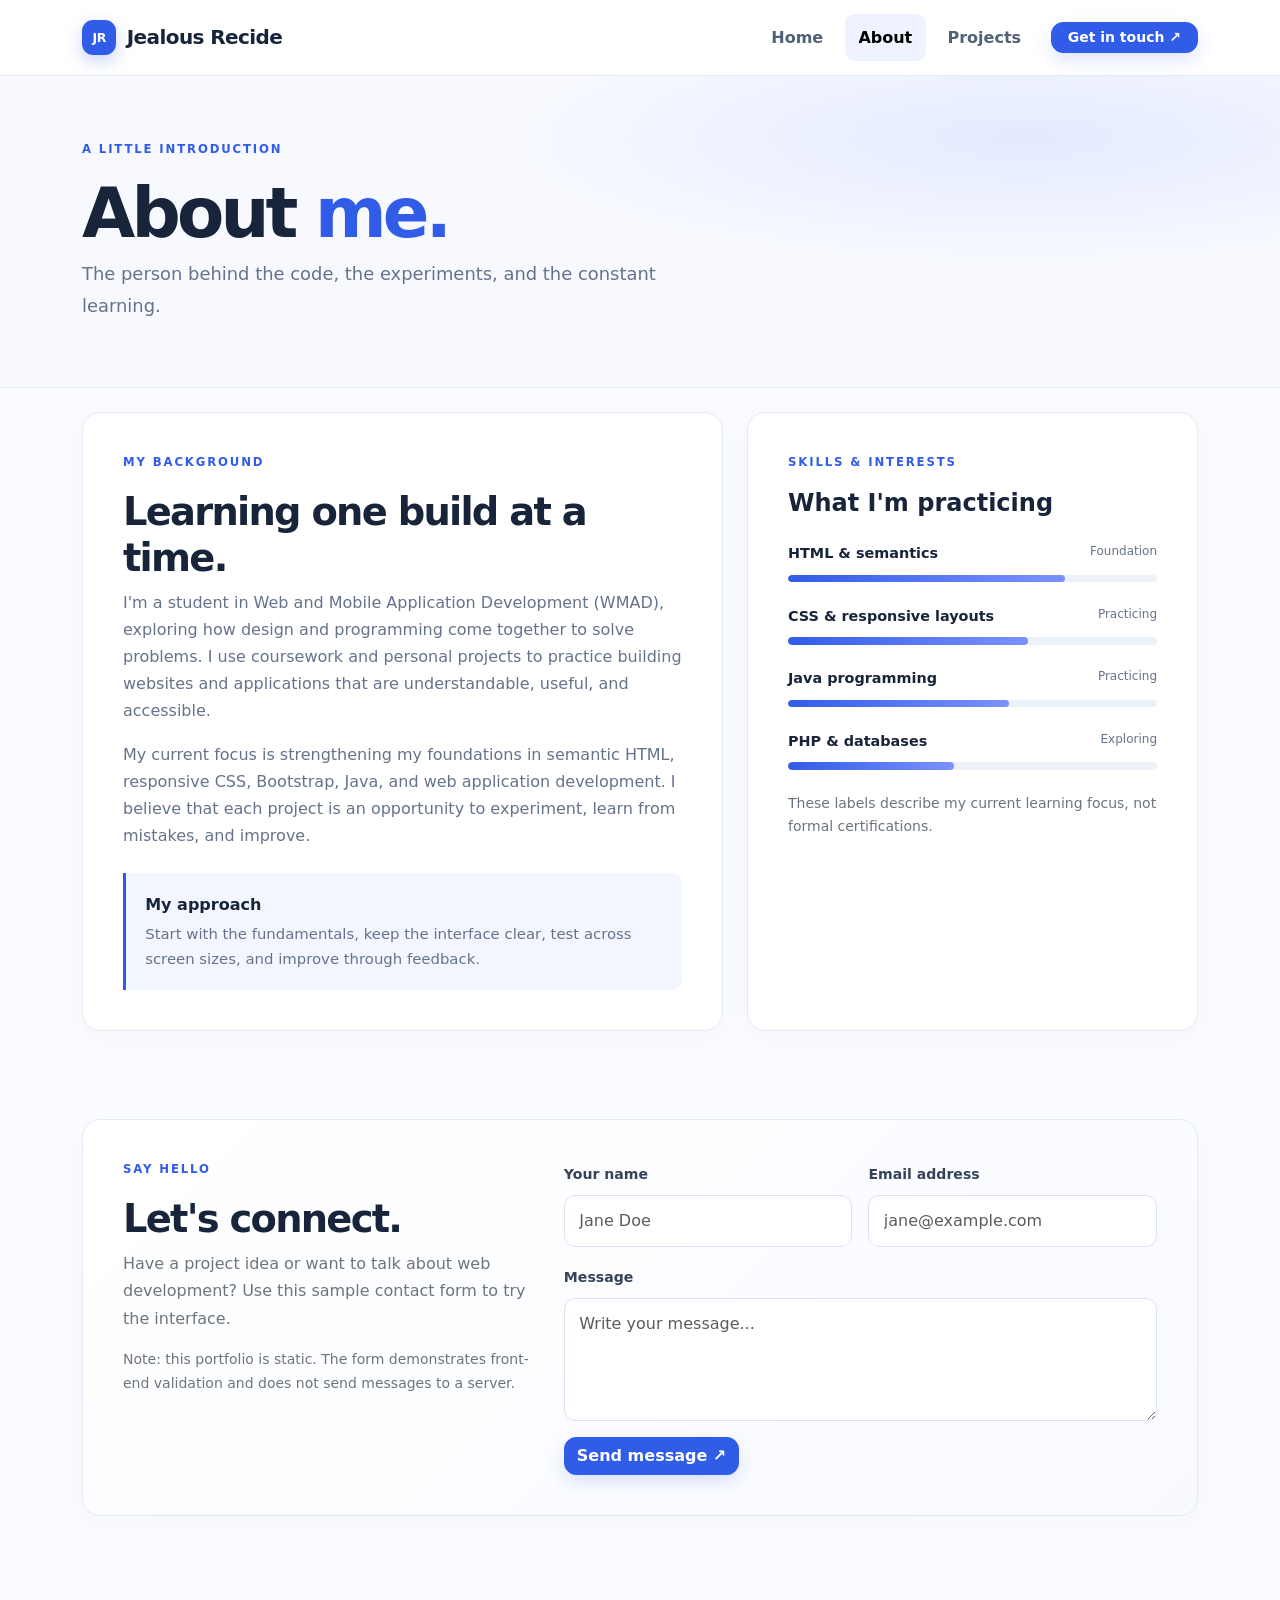
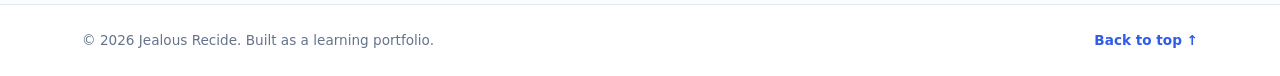
==== about.html @ b9210143 "first commit" ====
<!DOCTYPE html>
<html lang="en">
<head>
  <meta charset="utf-8">
  <meta name="viewport" content="width=device-width, initial-scale=1">
  <meta name="description" content="Learn more about Jealous Recide, a student developer.">
  <meta name="theme-color" content="#f8fafc">
  <title>About | Jealous Recide</title>
  <link href="https://cdn.jsdelivr.net/npm/bootstrap@5.3.3/dist/css/bootstrap.min.css" rel="stylesheet">
  <link rel="stylesheet" href="css/style.css">
</head>
<body>
  <a class="skip-link" href="#main-content">Skip to content</a>

  <nav class="navbar navbar-expand-lg navbar-light sticky-top site-nav">
    <div class="container">
      <a class="navbar-brand fw-bold" href="index.html"><span class="brand-mark">JR</span> Jealous Recide</a>
      <button class="navbar-toggler" type="button" data-bs-toggle="collapse" data-bs-target="#portfolioNav" aria-controls="portfolioNav" aria-expanded="false" aria-label="Toggle navigation">
        <span class="navbar-toggler-icon"></span>
      </button>
      <div class="collapse navbar-collapse" id="portfolioNav">
        <ul class="navbar-nav ms-auto align-items-lg-center gap-lg-2">
          <li class="nav-item"><a class="nav-link" href="index.html">Home</a></li>
          <li class="nav-item"><a class="nav-link active" aria-current="page" href="about.html">About</a></li>
          <li class="nav-item"><a class="nav-link" href="projects.html">Projects</a></li>
          <li class="nav-item ms-lg-2"><a class="btn btn-primary btn-sm px-3" href="#contact">Get in touch ↗</a></li>
        </ul>
      </div>
    </div>
  </nav>

  <main id="main-content">
    <section class="page-hero py-5">
      <div class="container py-3">
        <p class="eyebrow">A LITTLE INTRODUCTION</p>
        <h1 class="display-4 fw-bold hero-title">About <span>me.</span></h1>
        <p class="lead hero-copy mb-0">The person behind the code, the experiments, and the constant learning.</p>
      </div>
    </section>

    <section class="section-space pt-4">
      <div class="container">
        <div class="row g-4">
          <div class="col-lg-7">
            <article class="content-panel h-100">
              <p class="eyebrow">MY BACKGROUND</p>
              <h2 class="section-title">Learning one build at a time.</h2>
              <p>I'm a student in Web and Mobile Application Development (WMAD), exploring how design and programming come together to solve problems. I use coursework and personal projects to practice building websites and applications that are understandable, useful, and accessible.</p>
              <p>My current focus is strengthening my foundations in semantic HTML, responsive CSS, Bootstrap, Java, and web application development. I believe that each project is an opportunity to experiment, learn from mistakes, and improve.</p>
              <div class="callout mt-4">
                <strong>My approach</strong>
                <p class="mb-0">Start with the fundamentals, keep the interface clear, test across screen sizes, and improve through feedback.</p>
              </div>
            </article>
          </div>

          <div class="col-lg-5">
            <div class="content-panel h-100">
              <p class="eyebrow">SKILLS &amp; INTERESTS</p>
              <h2 class="h4 fw-bold mb-4">What I'm practicing</h2>

              <div class="skill-row">
                <div class="d-flex justify-content-between"><strong>HTML &amp; semantics</strong><span>Foundation</span></div>
                <div class="progress" role="progressbar" aria-label="HTML and semantics learning progress" aria-valuenow="75" aria-valuemin="0" aria-valuemax="100">
                  <div class="progress-bar" style="width:75%"></div>
                </div>
              </div>

              <div class="skill-row">
                <div class="d-flex justify-content-between"><strong>CSS &amp; responsive layouts</strong><span>Practicing</span></div>
                <div class="progress" role="progressbar" aria-label="CSS and responsive layouts learning progress" aria-valuenow="65" aria-valuemin="0" aria-valuemax="100">
                  <div class="progress-bar" style="width:65%"></div>
                </div>
              </div>

              <div class="skill-row">
                <div class="d-flex justify-content-between"><strong>Java programming</strong><span>Practicing</span></div>
                <div class="progress" role="progressbar" aria-label="Java programming learning progress" aria-valuenow="60" aria-valuemin="0" aria-valuemax="100">
                  <div class="progress-bar" style="width:60%"></div>
                </div>
              </div>

              <div class="skill-row">
                <div class="d-flex justify-content-between"><strong>PHP &amp; databases</strong><span>Exploring</span></div>
                <div class="progress" role="progressbar" aria-label="PHP and database learning progress" aria-valuenow="45" aria-valuemin="0" aria-valuemax="100">
                  <div class="progress-bar" style="width:45%"></div>
                </div>
              </div>

              <p class="small text-secondary mt-3 mb-0">These labels describe my current learning focus, not formal certifications.</p>
            </div>
          </div>
        </div>
      </div>
    </section>

    <section class="section-space pt-0" id="contact">
      <div class="container">
        <div class="contact-panel">
          <div class="row g-4 align-items-start">
            <div class="col-lg-5">
              <p class="eyebrow">SAY HELLO</p>
              <h2 class="section-title">Let's connect.</h2>
              <p class="text-secondary">Have a project idea or want to talk about web development? Use this sample contact form to try the interface.</p>
              <p class="small text-secondary mb-0">Note: this portfolio is static. The form demonstrates front-end validation and does not send messages to a server.</p>
            </div>

            <div class="col-lg-7">
              <form id="contactForm" class="row g-3 needs-validation" novalidate>
                <div class="col-md-6">
                  <label for="contactName" class="form-label">Your name</label>
                  <input id="contactName" name="name" class="form-control" type="text" placeholder="Jane Doe" required>
                  <div class="invalid-feedback">Please enter your name.</div>
                </div>

                <div class="col-md-6">
                  <label for="contactEmail" class="form-label">Email address</label>
                  <input id="contactEmail" name="email" class="form-control" type="email" placeholder="jane@example.com" required>
                  <div class="invalid-feedback">Please enter your email address.</div>
                </div>

                <div class="col-12">
                  <label for="contactMessage" class="form-label">Message</label>
                  <textarea id="contactMessage" name="message" class="form-control" rows="4" placeholder="Write your message..." required></textarea>
                  <div class="invalid-feedback">Please add a short message.</div>
                </div>

                <div class="col-12 d-flex flex-wrap align-items-center gap-3">
                  <button class="btn btn-primary" type="submit">Send message ↗</button>
                  <span id="formFeedback" class="small" role="status" aria-live="polite"></span>
                </div>
              </form>
            </div>
          </div>
        </div>
      </div>
    </section>
  </main>

  <footer class="site-footer py-4">
    <div class="container d-flex flex-column flex-md-row justify-content-between align-items-center gap-2">
      <p class="mb-0">© 2026 Jealous Recide. Built as a learning portfolio.</p>
      <a href="#main-content" class="footer-link">Back to top ↑</a>
    </div>
  </footer>

  <button id="backToTop" class="back-to-top" type="button" aria-label="Back to top">↑</button>

  <script src="https://cdn.jsdelivr.net/npm/bootstrap@5.3.3/dist/js/bootstrap.bundle.min.js"></script>
  <script src="js/script.js"></script>
</body>
</html>
---- css/style.css ----
:root  {
    --ink: #17243a;
    --muted: #65738a;
    --primary: #315ce8;
    --primary-dark: #2447bf;
    --line: #e4eaf3;
    --soft: #f5f7fc;
    --surface: #ffffff;
    --radius: 1.15rem;
    --shadow: 0 16px 42px rgba(25, 45, 86, .08);
}
html  {
    scroll-behavior: smooth;
    scroll-padding-top: 5rem;
}
body  {
    margin: 0;
    color: var(--ink);
    background: #fbfcff;
    font-family: Inter, "Segoe UI", system-ui, -apple-system, sans-serif;
    line-height: 1.7;
}
a  {
    text-underline-offset: .2em;
}
.skip-link  {
    position: absolute;
    top: -100px;
    left: 1rem;
    z-index: 2000;
    padding: .75rem 1rem;
    background: white;
    border-radius: .5rem;
}
.skip-link:focus  {
    top: 1rem;
}
.site-nav  {
    background: rgba(255,255,255,.94);
    border-bottom: 1px solid rgba(228,234,243,.9);
    backdrop-filter: blur(14px);
}
.navbar  {
    min-height: 76px;
}
.navbar-brand  {
    color: var(--ink);
    letter-spacing: -.03em;
    display: inline-flex;
    align-items: center;
    gap: .65rem;
}
.brand-mark  {
    display: inline-grid;
    place-items: center;
    width: 2.15rem;
    height: 2.15rem;
    border-radius: .7rem;
    color: white;
    background: var(--primary);
    font-size: .78rem;
    letter-spacing: -.04em;
    box-shadow: 0 6px 16px rgba(49,92,232,.25);
}
.nav-link  {
    color: #526078;
    font-weight: 600;
    padding: .6rem .85rem !important;
    border-radius: .6rem;
}
.nav-link:hover, .nav-link.active  {
    color: var(--primary);
    background: #eff3ff;
}
.btn  {
    border-radius: .75rem;
    font-weight: 650;
}
.btn-primary  {
    --bs-btn-bg: var(--primary);
    --bs-btn-border-color: var(--primary);
    --bs-btn-hover-bg: var(--primary-dark);
    --bs-btn-hover-border-color: var(--primary-dark);
    --bs-btn-active-bg: var(--primary-dark);
    box-shadow: 0 7px 18px rgba(49,92,232,.16);
}
.btn-outline-secondary  {
    --bs-btn-color: #43516a;
    --bs-btn-border-color: #d4dce9;
    --bs-btn-hover-bg: #f0f3f9;
    --bs-btn-hover-color: var(--ink);
    --bs-btn-hover-border-color: #d4dce9;
}
.hero-section  {
    overflow: hidden;
    background: radial-gradient(ellipse at 88% 20%, rgba(91,128,255,.11), transparent 34%), linear-gradient(180deg, #fff 0%, #f8faff 100%);
}
.py-lg-6  {
    padding-top: 6.5rem !important;
    padding-bottom: 6.5rem !important;
}
.eyebrow  {
    color: var(--primary);
    font-size: .73rem;
    letter-spacing: .16em;
    font-weight: 800;
}
.status-dot  {
    display: inline-block;
    width: .5rem;
    height: .5rem;
    margin-right: .35rem;
    border-radius: 50%;
    background: #22b981;
    box-shadow: 0 0 0 4px #dcf8ec;
}
.hero-title  {
    max-width: 760px;
    color: var(--ink);
    letter-spacing: -.055em;
    line-height: 1.08;
}
.hero-title span  {
    color: var(--primary);
}
.hero-copy  {
    max-width: 650px;
    color: var(--muted);
    font-size: 1.12rem;
    line-height: 1.8;
}
.hero-meta  {
    display: flex;
    flex-wrap: wrap;
    gap: 2.2rem;
}
.hero-meta div  {
    display: flex;
    flex-direction: column;
}
.hero-meta strong  {
    font-size: 1.25rem;
    color: var(--ink);
}
.hero-meta span  {
    font-size: .83rem;
    color: var(--muted);
}
.portrait-wrap  {
    position: relative;
    display: grid;
    place-items: center;
    width: min(100%, 390px);
    min-height: 390px;
}
.portrait-orbit  {
    position: absolute;
    border: 1px solid #dce5ff;
    border-radius: 50%;
}
.orbit-one  {
    width: 340px;
    height: 340px;
}
.orbit-two  {
    width: 390px;
    height: 390px;
    border-style: dashed;
    opacity: .8;
}
.portrait-card  {
    position: relative;
    z-index: 1;
    width: 260px;
    padding: .75rem;
    border: 1px solid white;
    border-radius: 1.5rem;
    background: white;
    box-shadow: 0 24px 60px rgba(34,54,100,.16);
    transform: rotate(-2deg);
}
.profile-image  {
    display: block;
    width: 100%;
    height: 275px;
    object-fit: cover;
    object-position: center;
    border-radius: 1rem;
    background: #e9eef8;
}
.portrait-caption  {
    display: flex;
    gap: .75rem;
    align-items: center;
    padding: .9rem .3rem .3rem;
}
.portrait-caption strong, .portrait-caption small  {
    display: block;
}
.portrait-caption strong  {
    font-size: .88rem;
}
.portrait-caption small  {
    color: var(--muted);
    font-size: .76rem;
}
.caption-icon  {
    display: grid;
    place-items: center;
    width: 2.2rem;
    height: 2.2rem;
    color: var(--primary);
    background: #edf1ff;
    border-radius: .7rem;
}
.floating-tag  {
    position: absolute;
    z-index: 2;
    padding: .55rem .8rem;
    color: #34415a;
    background: white;
    border: 1px solid var(--line);
    border-radius: .7rem;
    box-shadow: var(--shadow);
    font-size: .78rem;
    font-weight: 750;
}
.tag-top  {
    top: 45px;
    left: 0;
    transform: rotate(-5deg);
}
.tag-bottom  {
    right: 0;
    bottom: 45px;
    transform: rotate(5deg);
}
.section-space  {
    padding: 5.5rem 0;
}
.section-heading  {
    margin-bottom: .7rem;
}
.section-title  {
    color: var(--ink);
    font-size: clamp(1.8rem, 3vw, 2.45rem);
    font-weight: 780;
    letter-spacing: -.045em;
}
.section-subtitle  {
    color: var(--muted);
}
.text-link  {
    color: var(--primary);
    font-weight: 750;
    text-decoration: none;
}
.text-link:hover  {
    color: var(--primary-dark);
    text-decoration: underline;
}
.project-card  {
    border: 1px solid var(--line);
    border-radius: var(--radius);
    overflow: hidden;
    background: var(--surface);
    box-shadow: 0 4px 18px rgba(25,45,86,.025);
    transition: transform .2s ease, box-shadow .2s ease;
}
.project-card:hover  {
    transform: translateY(-5px);
    box-shadow: var(--shadow);
}
.project-visual  {
    position: relative;
    display: grid;
    place-items: center;
    min-height: 170px;
    overflow: hidden;
}
.project-visual::before, .project-visual::after  {
    position: absolute;
    content: "";
    border: 1px solid rgba(255,255,255,.32);
    border-radius: 50%;
}
.project-visual::before  {
    width: 210px;
    height: 210px;
    right: -35px;
    top: -90px;
}
.project-visual::after  {
    width: 145px;
    height: 145px;
    left: -20px;
    bottom: -85px;
}
.visual-purple  {
    background: linear-gradient(135deg, #5e58d9, #9d7af5);
}
.visual-teal  {
    background: linear-gradient(135deg, #087e8b, #38c5b5);
}
.visual-orange  {
    background: linear-gradient(135deg, #e16d3e, #f4b75e);
}
.visual-symbol  {
    color: white;
    font-size: 4.4rem;
    font-weight: 800;
    letter-spacing: -.08em;
    line-height: 1;
    text-shadow: 0 8px 24px rgba(0,0,0,.12);
}
.visual-label  {
    position: absolute;
    right: 1rem;
    bottom: 1rem;
    color: rgba(255,255,255,.86);
    font-size: .65rem;
    letter-spacing: .14em;
    font-weight: 800;
}
.project-type  {
    color: var(--primary);
    font-size: .75rem;
    font-weight: 750;
}
.project-number  {
    color: #9aa6ba;
    font-size: .78rem;
    font-weight: 800;
}
.card-title  {
    color: var(--ink);
    font-weight: 780;
}
.card-text  {
    color: var(--muted);
    font-size: .94rem;
}
.skills-band  {
    background: #f3f6fc;
    border-top: 1px solid var(--line);
    border-bottom: 1px solid var(--line);
}
.skill-list span  {
    display: inline-flex;
    align-items: center;
    padding: .55rem .85rem;
    border: 1px solid #dfe6f2;
    border-radius: .7rem;
    background: white;
    color: #4a5870;
    font-size: .85rem;
    font-weight: 650;
}
.site-footer  {
    border-top: 1px solid var(--line);
    background: white;
    color: var(--muted);
    font-size: .85rem;
}
.footer-link  {
    color: var(--primary);
    font-weight: 700;
    text-decoration: none;
}
.page-hero  {
    background: radial-gradient(ellipse at 80% 20%, rgba(91,128,255,.12), transparent 35%), #f7f9ff;
    border-bottom: 1px solid var(--line);
}
.page-hero .hero-title  {
    font-size: clamp(2.7rem, 6vw, 4.3rem);
}
.content-panel, .contact-panel  {
    padding: clamp(1.4rem, 4vw, 2.5rem);
    border: 1px solid var(--line);
    border-radius: var(--radius);
    background: white;
    box-shadow: 0 6px 26px rgba(25,45,86,.035);
}
.content-panel p:not(.eyebrow)  {
    color: var(--muted);
}
.callout  {
    padding: 1.1rem 1.2rem;
    border-left: 3px solid var(--primary);
    border-radius: 0 .7rem .7rem 0;
    background: #f3f6ff;
}
.callout strong  {
    display: block;
    margin-bottom: .25rem;
    color: var(--ink);
}
.callout p  {
    font-size: .93rem;
}
.skill-row  {
    margin-bottom: 1.35rem;
}
.skill-row strong  {
    font-size: .9rem;
}
.skill-row span  {
    color: var(--muted);
    font-size: .75rem;
}
.progress  {
    height: .48rem;
    margin-top: .55rem;
    border-radius: 2rem;
    background: #edf1f8;
}
.progress-bar  {
    border-radius: 2rem;
    background: linear-gradient(90deg, var(--primary), #7c91ff);
}
.contact-panel  {
    background: linear-gradient(135deg, #fff, #f8faff);
}
.form-label  {
    color: #35425a;
    font-size: .88rem;
    font-weight: 700;
}
.form-control  {
    border-color: #dce3ef;
    border-radius: .7rem;
    padding: .8rem .9rem;
}
.form-control:focus  {
    border-color: #8ea5ff;
    box-shadow: 0 0 0 .22rem rgba(49,92,232,.12);
}
.status-badge  {
    padding: .6rem .8rem;
    color: #4c5d79;
    background: #edf2ff;
}
.project-table  {
    --bs-table-bg: transparent;
    --bs-table-color: var(--ink);
}
.project-table thead th  {
    color: #64718a;
    background: #f5f7fc;
    font-size: .75rem;
    letter-spacing: .06em;
    text-transform: uppercase;
    white-space: nowrap;
}
.project-table th, .project-table td  {
    padding: 1rem;
    border-color: var(--line);
}
.project-table tbody th  {
    font-weight: 750;
}
.caption-top  {
    color: var(--muted);
    font-size: .85rem;
}
.status-pill  {
    display: inline-block;
    padding: .3rem .6rem;
    border-radius: 2rem;
    font-size: .76rem;
    font-weight: 750;
    white-space: nowrap;
}
.status-progress  {
    color: #2258c9;
    background: #e9efff;
}
.status-planning  {
    color: #93611b;
    background: #fff3d9;
}
.status-completed  {
    color: #005726;
    background: #aae3b3;
}
.cta-section  {
    background: #f3f6fc;
    border-top: 1px solid var(--line);
}
@media (max-width: 991.98px)  {
    .section-space  {
        padding: 4rem 0;
    }
    .portrait-wrap  {
        min-height: 350px;
    }
    .orbit-one  {
        width: 300px;
        height: 300px;
    }
    .orbit-two  {
        width: 340px;
        height: 340px;
    }
    .profile-image  {
        height: 245px;
    }
}
@media (max-width: 575.98px)  {
    .hero-section  {
        padding-top: 2.5rem !important;
    }
    .hero-title  {
        font-size: clamp(2.45rem, 12vw, 3.6rem);
    }
    .hero-meta  {
        gap: 1.5rem;
    }
    .portrait-wrap  {
        min-height: 315px;
    }
    .orbit-one  {
        width: 260px;
        height: 260px;
    }
    .orbit-two  {
        width: 300px;
        height: 300px;
    }
    .portrait-card  {
        width: 218px;
    }
    .profile-image  {
        height: 220px;
    }
    .tag-top  {
        top: 25px;
        left: -2px;
    }
    .tag-bottom  {
        right: -2px;
        bottom: 28px;
    }
    .section-space  {
        padding: 3.5rem 0;
    }
    .project-table th, .project-table td  {
        padding: .8rem;
    }
}
@media (prefers-reduced-motion: reduce)  {
    *, *::before, *::after  {
        scroll-behavior: auto !important;
        transition-duration: .01ms !important;
        animation-duration: .01ms !important;
        animation-iteration-count: 1 !important;
    }
}
.greeting-box  {
    display: flex;
    flex-wrap: wrap;
    align-items: center;
    gap: .9rem;
}
.greeting-message  {
    display: none;
    padding: .55rem .9rem;
    border-radius: .75rem;
    color: #2447bf;
    background: #eef2ff;
    font-weight: 600;
}
.greeting-message.show  {
    display: block;
    animation: fadeIn .35s ease;
}
.project-details  {
    padding: .9rem 1rem;
    border-radius: .8rem;
    background: var(--soft);
    border: 1px solid var(--line);
    font-size: .92rem;
    color: var(--ink);
}
.project-details li + li  {
    margin-top: .35rem;
}
.form-control.is-invalid  {
    border-color: #dc3545;
}
.back-to-top  {
    position: fixed;
    right: 1.25rem;
    bottom: 1.25rem;
    z-index: 1500;
    width: 2.9rem;
    height: 2.9rem;
    border: 0;
    border-radius: 50%;
    color: #fff;
    background: var(--primary);
    font-size: 1.3rem;
    line-height: 1;
    box-shadow: 0 8px 20px rgba(49,92,232,.35);
    opacity: 0;
    visibility: hidden;
    transform: translateY(12px);
    transition: opacity .25s, transform .25s, visibility .25s;
}
.back-to-top.visible  {
    opacity: 1;
    visibility: visible;
    transform: translateY(0);
}
.back-to-top:hover  {
    background: var(--primary-dark);
}
@keyframes fadeIn  {
    from  {
        opacity: 0;
        transform: translateY(-4px);
    }
    to  {
        opacity: 1;
        transform: none;
    }
}
.btn-outline-primary  {
    --bs-btn-color: var(--primary);
    --bs-btn-border-color: var(--primary);
    --bs-btn-hover-bg: var(--primary);
    --bs-btn-hover-border-color: var(--primary);
    --bs-btn-active-bg: var(--primary-dark);
    --bs-btn-active-border-color: var(--primary-dark);
}
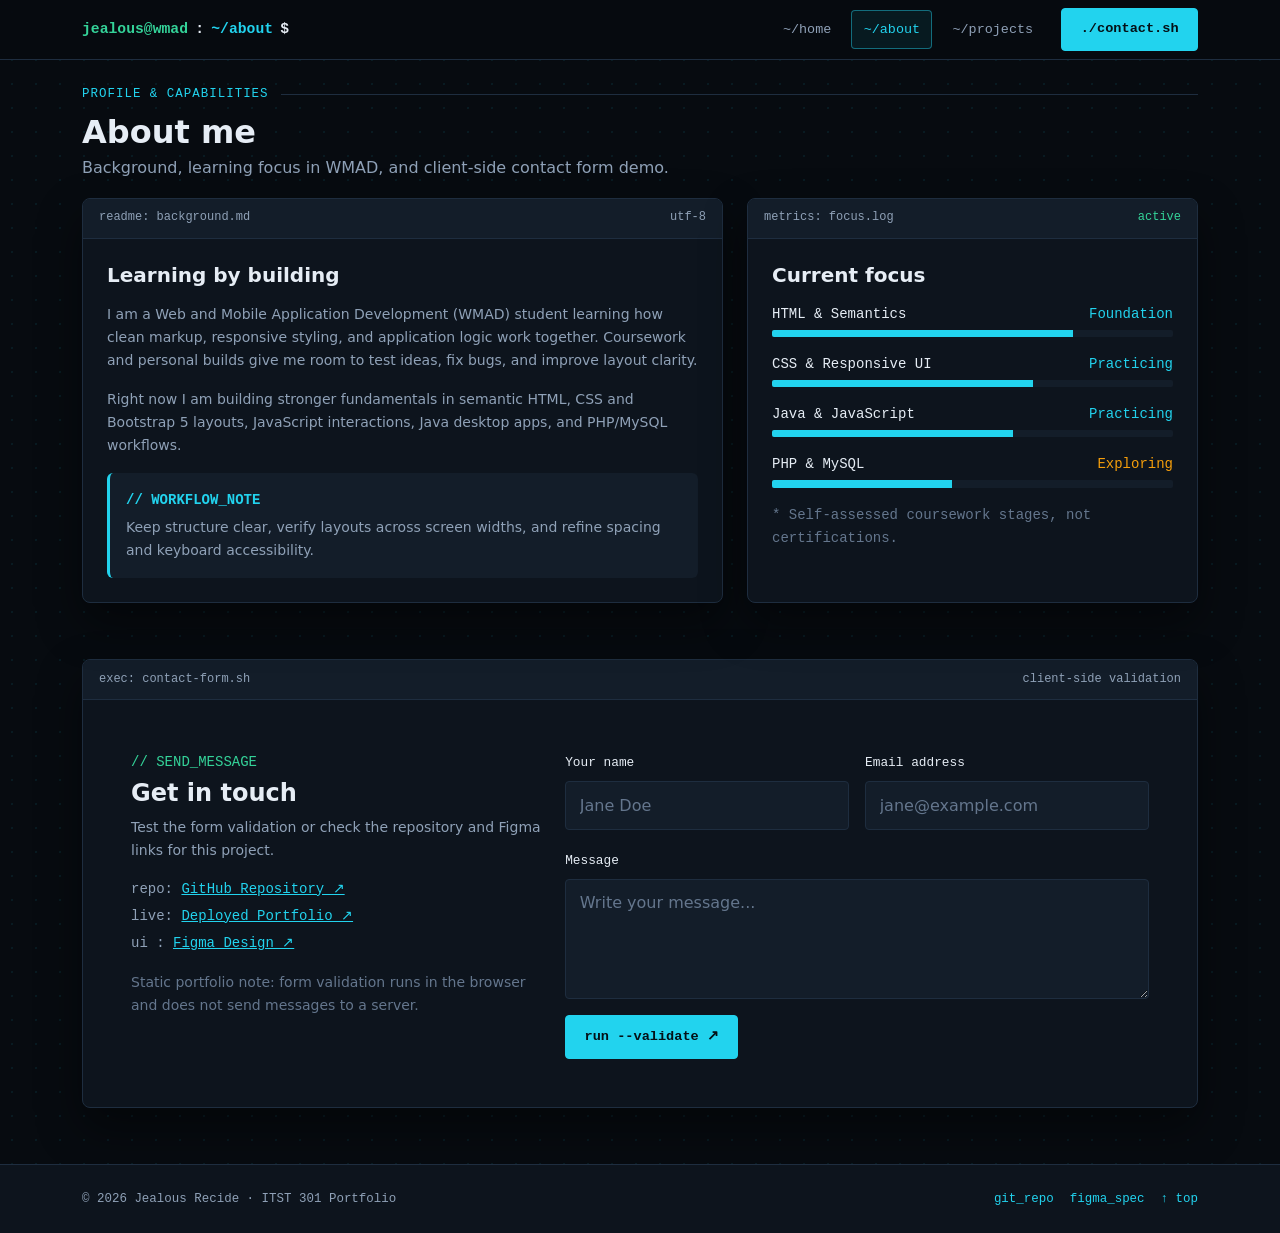
==== commit f68fdd57: "Design changes" ====
--- a/about.html
+++ b/about.html
@@ -3,133 +3,174 @@
 <head>
   <meta charset="utf-8">
   <meta name="viewport" content="width=device-width, initial-scale=1">
-  <meta name="description" content="Learn more about Jealous Recide, a student developer.">
-  <meta name="theme-color" content="#f8fafc">
-  <title>About | Jealous Recide</title>
+  <meta name="description" content="About Jealous Recide — WMAD student profile, learning focus, and contact validation form.">
+  <meta name="theme-color" content="#070b10">
+  <title>~/about — Jealous Recide</title>
   <link href="https://cdn.jsdelivr.net/npm/bootstrap@5.3.3/dist/css/bootstrap.min.css" rel="stylesheet">
   <link rel="stylesheet" href="css/style.css">
 </head>
 <body>
-  <a class="skip-link" href="#main-content">Skip to content</a>
+  <a class="skip-link" href="#main-content">Skip to main content</a>
 
-  <nav class="navbar navbar-expand-lg navbar-light sticky-top site-nav">
+  <nav class="navbar navbar-expand-lg navbar-dark sticky-top console-nav" aria-label="Primary navigation">
     <div class="container">
-      <a class="navbar-brand fw-bold" href="index.html"><span class="brand-mark">JR</span> Jealous Recide</a>
-      <button class="navbar-toggler" type="button" data-bs-toggle="collapse" data-bs-target="#portfolioNav" aria-controls="portfolioNav" aria-expanded="false" aria-label="Toggle navigation">
+      <a class="prompt-brand" href="index.html">
+        <span class="prompt-user">jealous@wmad</span>:<span class="prompt-path">~/about</span>$
+      </a>
+      <button class="navbar-toggler" type="button" data-bs-toggle="collapse" data-bs-target="#deckNav" aria-controls="deckNav" aria-expanded="false" aria-label="Toggle navigation">
         <span class="navbar-toggler-icon"></span>
       </button>
-      <div class="collapse navbar-collapse" id="portfolioNav">
-        <ul class="navbar-nav ms-auto align-items-lg-center gap-lg-2">
-          <li class="nav-item"><a class="nav-link" href="index.html">Home</a></li>
-          <li class="nav-item"><a class="nav-link active" aria-current="page" href="about.html">About</a></li>
-          <li class="nav-item"><a class="nav-link" href="projects.html">Projects</a></li>
-          <li class="nav-item ms-lg-2"><a class="btn btn-primary btn-sm px-3" href="#contact">Get in touch ↗</a></li>
+      <div class="collapse navbar-collapse" id="deckNav">
+        <ul class="navbar-nav ms-auto align-items-lg-center gap-lg-2 mt-2 mt-lg-0">
+          <li class="nav-item"><a class="nav-link console-link" href="index.html">~/home</a></li>
+          <li class="nav-item"><a class="nav-link console-link active" aria-current="page" href="about.html">~/about</a></li>
+          <li class="nav-item"><a class="nav-link console-link" href="projects.html">~/projects</a></li>
+          <li class="nav-item ms-lg-2 mt-2 mt-lg-0">
+            <a class="btn btn-deck btn-sm" href="#contact">./contact.sh</a>
+          </li>
         </ul>
       </div>
     </div>
   </nav>
 
   <main id="main-content">
-    <section class="page-hero py-5">
-      <div class="container py-3">
-        <p class="eyebrow">A LITTLE INTRODUCTION</p>
-        <h1 class="display-4 fw-bold hero-title">About <span>me.</span></h1>
-        <p class="lead hero-copy mb-0">The person behind the code, the experiments, and the constant learning.</p>
+    <section class="deck-section pt-4 pb-2">
+      <div class="container">
+        <div class="deck-heading-rule">Profile &amp; Capabilities</div>
+        <h1 class="h2 fw-bold mb-1">About me</h1>
+        <p class="mb-0" style="color: var(--text-dim);">Background, learning focus in WMAD, and client-side contact form demo.</p>
       </div>
     </section>
 
-    <section class="section-space pt-4">
+    <section class="deck-section pt-2">
       <div class="container">
         <div class="row g-4">
           <div class="col-lg-7">
-            <article class="content-panel h-100">
-              <p class="eyebrow">MY BACKGROUND</p>
-              <h2 class="section-title">Learning one build at a time.</h2>
-              <p>I'm a student in Web and Mobile Application Development (WMAD), exploring how design and programming come together to solve problems. I use coursework and personal projects to practice building websites and applications that are understandable, useful, and accessible.</p>
-              <p>My current focus is strengthening my foundations in semantic HTML, responsive CSS, Bootstrap, Java, and web application development. I believe that each project is an opportunity to experiment, learn from mistakes, and improve.</p>
-              <div class="callout mt-4">
-                <strong>My approach</strong>
-                <p class="mb-0">Start with the fundamentals, keep the interface clear, test across screen sizes, and improve through feedback.</p>
+            <article class="deck-panel h-100">
+              <div class="window-bar">
+                <span>readme: background.md</span>
+                <span>utf-8</span>
+              </div>
+              <div class="p-4">
+                <h2 class="h5 fw-bold mb-3">Learning by building</h2>
+                <p class="small" style="color: var(--text-dim);">
+                  I am a Web and Mobile Application Development (WMAD) student learning how clean markup, responsive styling, and application logic work together. Coursework and personal builds give me room to test ideas, fix bugs, and improve layout clarity.
+                </p>
+                <p class="small" style="color: var(--text-dim);">
+                  Right now I am building stronger fundamentals in semantic HTML, CSS and Bootstrap 5 layouts, JavaScript interactions, Java desktop apps, and PHP/MySQL workflows.
+                </p>
+                <div class="p-3 mt-3 rounded" style="background: var(--bg-inset); border-left: 3px solid var(--term-cyan);">
+                  <div class="mono small fw-bold mb-1" style="color: var(--term-cyan);">// WORKFLOW_NOTE</div>
+                  <p class="small mb-0" style="color: var(--text-dim);">Keep structure clear, verify layouts across screen widths, and refine spacing and keyboard accessibility.</p>
+                </div>
               </div>
             </article>
           </div>
 
           <div class="col-lg-5">
-            <div class="content-panel h-100">
-              <p class="eyebrow">SKILLS &amp; INTERESTS</p>
-              <h2 class="h4 fw-bold mb-4">What I'm practicing</h2>
+            <section class="deck-panel h-100" aria-labelledby="skillsHeading">
+              <div class="window-bar">
+                <span>metrics: focus.log</span>
+                <span style="color: var(--term-emerald);">active</span>
+              </div>
+              <div class="p-4">
+                <h2 id="skillsHeading" class="h5 fw-bold mb-3">Current focus</h2>
 
-              <div class="skill-row">
-                <div class="d-flex justify-content-between"><strong>HTML &amp; semantics</strong><span>Foundation</span></div>
-                <div class="progress" role="progressbar" aria-label="HTML and semantics learning progress" aria-valuenow="75" aria-valuemin="0" aria-valuemax="100">
-                  <div class="progress-bar" style="width:75%"></div>
+                <div class="mb-3">
+                  <div class="d-flex justify-content-between mono small mb-1">
+                    <span>HTML &amp; Semantics</span>
+                    <span style="color: var(--term-cyan);">Foundation</span>
+                  </div>
+                  <div class="progress" role="progressbar" aria-label="HTML and semantics learning progress" aria-valuenow="75" aria-valuemin="0" aria-valuemax="100">
+                    <div class="progress-bar" style="width: 75%;"></div>
+                  </div>
                 </div>
+
+                <div class="mb-3">
+                  <div class="d-flex justify-content-between mono small mb-1">
+                    <span>CSS &amp; Responsive UI</span>
+                    <span style="color: var(--term-cyan);">Practicing</span>
+                  </div>
+                  <div class="progress" role="progressbar" aria-label="CSS and responsive UI learning progress" aria-valuenow="65" aria-valuemin="0" aria-valuemax="100">
+                    <div class="progress-bar" style="width: 65%;"></div>
+                  </div>
+                </div>
+
+                <div class="mb-3">
+                  <div class="d-flex justify-content-between mono small mb-1">
+                    <span>Java &amp; JavaScript</span>
+                    <span style="color: var(--term-cyan);">Practicing</span>
+                  </div>
+                  <div class="progress" role="progressbar" aria-label="Java and JavaScript learning progress" aria-valuenow="60" aria-valuemin="0" aria-valuemax="100">
+                    <div class="progress-bar" style="width: 60%;"></div>
+                  </div>
+                </div>
+
+                <div class="mb-3">
+                  <div class="d-flex justify-content-between mono small mb-1">
+                    <span>PHP &amp; MySQL</span>
+                    <span style="color: var(--term-amber);">Exploring</span>
+                  </div>
+                  <div class="progress" role="progressbar" aria-label="PHP and MySQL learning progress" aria-valuenow="45" aria-valuemin="0" aria-valuemax="100">
+                    <div class="progress-bar" style="width: 45%;"></div>
+                  </div>
+                </div>
+
+                <p class="mono small mb-0" style="color: var(--text-faint);">* Self-assessed coursework stages, not certifications.</p>
               </div>
-
-              <div class="skill-row">
-                <div class="d-flex justify-content-between"><strong>CSS &amp; responsive layouts</strong><span>Practicing</span></div>
-                <div class="progress" role="progressbar" aria-label="CSS and responsive layouts learning progress" aria-valuenow="65" aria-valuemin="0" aria-valuemax="100">
-                  <div class="progress-bar" style="width:65%"></div>
-                </div>
-              </div>
-
-              <div class="skill-row">
-                <div class="d-flex justify-content-between"><strong>Java programming</strong><span>Practicing</span></div>
-                <div class="progress" role="progressbar" aria-label="Java programming learning progress" aria-valuenow="60" aria-valuemin="0" aria-valuemax="100">
-                  <div class="progress-bar" style="width:60%"></div>
-                </div>
-              </div>
-
-              <div class="skill-row">
-                <div class="d-flex justify-content-between"><strong>PHP &amp; databases</strong><span>Exploring</span></div>
-                <div class="progress" role="progressbar" aria-label="PHP and database learning progress" aria-valuenow="45" aria-valuemin="0" aria-valuemax="100">
-                  <div class="progress-bar" style="width:45%"></div>
-                </div>
-              </div>
-
-              <p class="small text-secondary mt-3 mb-0">These labels describe my current learning focus, not formal certifications.</p>
-            </div>
+            </section>
           </div>
         </div>
       </div>
     </section>
 
-    <section class="section-space pt-0" id="contact">
+    <section class="deck-section pt-0" id="contact">
       <div class="container">
-        <div class="contact-panel">
-          <div class="row g-4 align-items-start">
-            <div class="col-lg-5">
-              <p class="eyebrow">SAY HELLO</p>
-              <h2 class="section-title">Let's connect.</h2>
-              <p class="text-secondary">Have a project idea or want to talk about web development? Use this sample contact form to try the interface.</p>
-              <p class="small text-secondary mb-0">Note: this portfolio is static. The form demonstrates front-end validation and does not send messages to a server.</p>
-            </div>
+        <div class="deck-panel">
+          <div class="window-bar">
+            <span>exec: contact-form.sh</span>
+            <span>client-side validation</span>
+          </div>
+          <div class="p-4 p-md-5">
+            <div class="row g-4 align-items-start">
+              <div class="col-lg-5">
+                <span class="mono small" style="color: var(--term-emerald);">// SEND_MESSAGE</span>
+                <h2 class="h4 fw-bold mt-1 mb-2">Get in touch</h2>
+                <p class="small" style="color: var(--text-dim);">Test the form validation or check the repository and Figma links for this project.</p>
+                <ul class="list-unstyled mono small mb-3" style="color: var(--text-dim);">
+                  <li class="mb-1">repo: <a href="https://github.com/jealous-23/Personal-Portfolio" style="color: var(--term-cyan);" target="_blank" rel="noopener noreferrer">GitHub Repository ↗</a></li>
+                  <li class="mb-1">live: <a href="https://velvety-stardust-ba9c5e.netlify.app/" style="color: var(--term-cyan);" target="_blank" rel="noopener noreferrer">Deployed Portfolio ↗</a></li>
+                  <li>ui  : <a href="https://www.figma.com/proto/FcJTuWtA9QdmIVQWVwW0Ci?node-id=117-224&t=16QmG3BetdjgKX7D-6" style="color: var(--term-cyan);" target="_blank" rel="noopener noreferrer">Figma Design ↗</a></li>
+                </ul>
+                <p class="small mb-0" style="color: var(--text-faint);">Static portfolio note: form validation runs in the browser and does not send messages to a server.</p>
+              </div>
 
-            <div class="col-lg-7">
-              <form id="contactForm" class="row g-3 needs-validation" novalidate>
-                <div class="col-md-6">
-                  <label for="contactName" class="form-label">Your name</label>
-                  <input id="contactName" name="name" class="form-control" type="text" placeholder="Jane Doe" required>
-                  <div class="invalid-feedback">Please enter your name.</div>
-                </div>
+              <div class="col-lg-7">
+                <form id="contactForm" class="row g-3 needs-validation" novalidate>
+                  <div class="col-md-6">
+                    <label for="contactName" class="form-label">Your name</label>
+                    <input id="contactName" name="name" class="form-control" type="text" placeholder="Jane Doe" required>
+                    <div class="invalid-feedback">Please enter your name.</div>
+                  </div>
 
-                <div class="col-md-6">
-                  <label for="contactEmail" class="form-label">Email address</label>
-                  <input id="contactEmail" name="email" class="form-control" type="email" placeholder="jane@example.com" required>
-                  <div class="invalid-feedback">Please enter your email address.</div>
-                </div>
+                  <div class="col-md-6">
+                    <label for="contactEmail" class="form-label">Email address</label>
+                    <input id="contactEmail" name="email" class="form-control" type="email" placeholder="jane@example.com" required>
+                    <div class="invalid-feedback">Please enter your email address.</div>
+                  </div>
 
-                <div class="col-12">
-                  <label for="contactMessage" class="form-label">Message</label>
-                  <textarea id="contactMessage" name="message" class="form-control" rows="4" placeholder="Write your message..." required></textarea>
-                  <div class="invalid-feedback">Please add a short message.</div>
-                </div>
+                  <div class="col-12">
+                    <label for="contactMessage" class="form-label">Message</label>
+                    <textarea id="contactMessage" name="message" class="form-control" rows="4" placeholder="Write your message..." required></textarea>
+                    <div class="invalid-feedback">Please add a short message.</div>
+                  </div>
 
-                <div class="col-12 d-flex flex-wrap align-items-center gap-3">
-                  <button class="btn btn-primary" type="submit">Send message ↗</button>
-                  <span id="formFeedback" class="small" role="status" aria-live="polite"></span>
-                </div>
-              </form>
+                  <div class="col-12 d-flex flex-wrap align-items-center gap-3">
+                    <button class="btn btn-deck" type="submit">run --validate ↗</button>
+                    <span id="formFeedback" class="small" role="status" aria-live="polite"></span>
+                  </div>
+                </form>
+              </div>
             </div>
           </div>
         </div>
@@ -137,16 +178,20 @@
     </section>
   </main>
 
-  <footer class="site-footer py-4">
+  <footer class="deck-footer py-4">
     <div class="container d-flex flex-column flex-md-row justify-content-between align-items-center gap-2">
-      <p class="mb-0">© 2026 Jealous Recide. Built as a learning portfolio.</p>
-      <a href="#main-content" class="footer-link">Back to top ↑</a>
+      <p class="mb-0">© 2026 Jealous Recide · ITST 301 Portfolio</p>
+      <div class="d-flex flex-wrap gap-3">
+        <a href="https://github.com/jealous-23/Personal-Portfolio" target="_blank" rel="noopener noreferrer">git_repo</a>
+        <a href="https://www.figma.com/proto/FcJTuWtA9QdmIVQWVwW0Ci?node-id=117-224&t=16QmG3BetdjgKX7D-6" target="_blank" rel="noopener noreferrer">figma_spec</a>
+        <a href="#main-content">↑ top</a>
+      </div>
     </div>
   </footer>
 
   <button id="backToTop" class="back-to-top" type="button" aria-label="Back to top">↑</button>
 
   <script src="https://cdn.jsdelivr.net/npm/bootstrap@5.3.3/dist/js/bootstrap.bundle.min.js"></script>
-  <script src="js/script.js"></script>
+  <script src="js/main.js"></script>
 </body>
 </html>
--- a/css/style.css
+++ b/css/style.css
@@ -1,635 +1,475 @@
-:root  {
-    --ink: #17243a;
-    --muted: #65738a;
-    --primary: #315ce8;
-    --primary-dark: #2447bf;
-    --line: #e4eaf3;
-    --soft: #f5f7fc;
-    --surface: #ffffff;
-    --radius: 1.15rem;
-    --shadow: 0 16px 42px rgba(25, 45, 86, .08);
-}
-html  {
-    scroll-behavior: smooth;
-    scroll-padding-top: 5rem;
-}
-body  {
-    margin: 0;
-    color: var(--ink);
-    background: #fbfcff;
-    font-family: Inter, "Segoe UI", system-ui, -apple-system, sans-serif;
-    line-height: 1.7;
-}
-a  {
-    text-underline-offset: .2em;
-}
-.skip-link  {
-    position: absolute;
-    top: -100px;
-    left: 1rem;
-    z-index: 2000;
-    padding: .75rem 1rem;
-    background: white;
-    border-radius: .5rem;
-}
-.skip-link:focus  {
-    top: 1rem;
-}
-.site-nav  {
-    background: rgba(255,255,255,.94);
-    border-bottom: 1px solid rgba(228,234,243,.9);
-    backdrop-filter: blur(14px);
-}
-.navbar  {
-    min-height: 76px;
-}
-.navbar-brand  {
-    color: var(--ink);
-    letter-spacing: -.03em;
-    display: inline-flex;
-    align-items: center;
-    gap: .65rem;
-}
-.brand-mark  {
-    display: inline-grid;
-    place-items: center;
-    width: 2.15rem;
-    height: 2.15rem;
-    border-radius: .7rem;
-    color: white;
-    background: var(--primary);
-    font-size: .78rem;
-    letter-spacing: -.04em;
-    box-shadow: 0 6px 16px rgba(49,92,232,.25);
-}
-.nav-link  {
-    color: #526078;
-    font-weight: 600;
-    padding: .6rem .85rem !important;
-    border-radius: .6rem;
-}
-.nav-link:hover, .nav-link.active  {
-    color: var(--primary);
-    background: #eff3ff;
-}
-.btn  {
-    border-radius: .75rem;
-    font-weight: 650;
-}
-.btn-primary  {
-    --bs-btn-bg: var(--primary);
-    --bs-btn-border-color: var(--primary);
-    --bs-btn-hover-bg: var(--primary-dark);
-    --bs-btn-hover-border-color: var(--primary-dark);
-    --bs-btn-active-bg: var(--primary-dark);
-    box-shadow: 0 7px 18px rgba(49,92,232,.16);
-}
-.btn-outline-secondary  {
-    --bs-btn-color: #43516a;
-    --bs-btn-border-color: #d4dce9;
-    --bs-btn-hover-bg: #f0f3f9;
-    --bs-btn-hover-color: var(--ink);
-    --bs-btn-hover-border-color: #d4dce9;
-}
-.hero-section  {
-    overflow: hidden;
-    background: radial-gradient(ellipse at 88% 20%, rgba(91,128,255,.11), transparent 34%), linear-gradient(180deg, #fff 0%, #f8faff 100%);
-}
-.py-lg-6  {
-    padding-top: 6.5rem !important;
-    padding-bottom: 6.5rem !important;
-}
-.eyebrow  {
-    color: var(--primary);
-    font-size: .73rem;
-    letter-spacing: .16em;
-    font-weight: 800;
-}
-.status-dot  {
-    display: inline-block;
-    width: .5rem;
-    height: .5rem;
-    margin-right: .35rem;
-    border-radius: 50%;
-    background: #22b981;
-    box-shadow: 0 0 0 4px #dcf8ec;
-}
-.hero-title  {
-    max-width: 760px;
-    color: var(--ink);
-    letter-spacing: -.055em;
-    line-height: 1.08;
-}
-.hero-title span  {
-    color: var(--primary);
-}
-.hero-copy  {
-    max-width: 650px;
-    color: var(--muted);
-    font-size: 1.12rem;
-    line-height: 1.8;
-}
-.hero-meta  {
-    display: flex;
-    flex-wrap: wrap;
-    gap: 2.2rem;
-}
-.hero-meta div  {
-    display: flex;
-    flex-direction: column;
-}
-.hero-meta strong  {
-    font-size: 1.25rem;
-    color: var(--ink);
-}
-.hero-meta span  {
-    font-size: .83rem;
-    color: var(--muted);
-}
-.portrait-wrap  {
-    position: relative;
-    display: grid;
-    place-items: center;
-    width: min(100%, 390px);
-    min-height: 390px;
-}
-.portrait-orbit  {
-    position: absolute;
-    border: 1px solid #dce5ff;
-    border-radius: 50%;
-}
-.orbit-one  {
-    width: 340px;
-    height: 340px;
-}
-.orbit-two  {
-    width: 390px;
-    height: 390px;
-    border-style: dashed;
-    opacity: .8;
-}
-.portrait-card  {
-    position: relative;
-    z-index: 1;
-    width: 260px;
-    padding: .75rem;
-    border: 1px solid white;
-    border-radius: 1.5rem;
-    background: white;
-    box-shadow: 0 24px 60px rgba(34,54,100,.16);
-    transform: rotate(-2deg);
-}
-.profile-image  {
-    display: block;
-    width: 100%;
-    height: 275px;
-    object-fit: cover;
-    object-position: center;
-    border-radius: 1rem;
-    background: #e9eef8;
-}
-.portrait-caption  {
-    display: flex;
-    gap: .75rem;
-    align-items: center;
-    padding: .9rem .3rem .3rem;
-}
-.portrait-caption strong, .portrait-caption small  {
-    display: block;
-}
-.portrait-caption strong  {
-    font-size: .88rem;
-}
-.portrait-caption small  {
-    color: var(--muted);
-    font-size: .76rem;
-}
-.caption-icon  {
-    display: grid;
-    place-items: center;
-    width: 2.2rem;
-    height: 2.2rem;
-    color: var(--primary);
-    background: #edf1ff;
-    border-radius: .7rem;
-}
-.floating-tag  {
-    position: absolute;
-    z-index: 2;
-    padding: .55rem .8rem;
-    color: #34415a;
-    background: white;
-    border: 1px solid var(--line);
-    border-radius: .7rem;
-    box-shadow: var(--shadow);
-    font-size: .78rem;
-    font-weight: 750;
-}
-.tag-top  {
-    top: 45px;
-    left: 0;
-    transform: rotate(-5deg);
-}
-.tag-bottom  {
-    right: 0;
-    bottom: 45px;
-    transform: rotate(5deg);
-}
-.section-space  {
-    padding: 5.5rem 0;
-}
-.section-heading  {
-    margin-bottom: .7rem;
-}
-.section-title  {
-    color: var(--ink);
-    font-size: clamp(1.8rem, 3vw, 2.45rem);
-    font-weight: 780;
-    letter-spacing: -.045em;
-}
-.section-subtitle  {
-    color: var(--muted);
-}
-.text-link  {
-    color: var(--primary);
-    font-weight: 750;
-    text-decoration: none;
-}
-.text-link:hover  {
-    color: var(--primary-dark);
-    text-decoration: underline;
-}
-.project-card  {
-    border: 1px solid var(--line);
-    border-radius: var(--radius);
-    overflow: hidden;
-    background: var(--surface);
-    box-shadow: 0 4px 18px rgba(25,45,86,.025);
-    transition: transform .2s ease, box-shadow .2s ease;
-}
-.project-card:hover  {
-    transform: translateY(-5px);
-    box-shadow: var(--shadow);
-}
-.project-visual  {
-    position: relative;
-    display: grid;
-    place-items: center;
-    min-height: 170px;
-    overflow: hidden;
-}
-.project-visual::before, .project-visual::after  {
-    position: absolute;
-    content: "";
-    border: 1px solid rgba(255,255,255,.32);
-    border-radius: 50%;
-}
-.project-visual::before  {
-    width: 210px;
+:root {
+  --bg-void: #070b10;
+  --bg-panel: #0d141d;
+  --bg-inset: #131d29;
+  --text-main: #e6edf5;
+  --text-dim: #8fa1b7;
+  --text-faint: #64768d;
+  --term-cyan: #22d3ee;
+  --term-amber: #f59e0b;
+  --term-emerald: #34d399;
+  --hairline: #1e2d3f;
+  --hairline-bright: rgba(34, 211, 238, 0.45);
+  --font-mono: ui-monospace, SFMono-Regular, Menlo, Monaco, Consolas, "Liberation Mono", monospace;
+  --font-sans: "Inter", "Segoe UI", system-ui, -apple-system, sans-serif;
+}
+
+html {
+  scroll-behavior: smooth;
+  scroll-padding-top: 5rem;
+  color-scheme: dark;
+}
+
+body {
+  margin: 0;
+  background-color: var(--bg-void);
+  background-image: radial-gradient(rgba(34, 211, 238, 0.08) 1px, transparent 1px);
+  background-size: 24px 24px;
+  color: var(--text-main);
+  font-family: var(--font-sans);
+  line-height: 1.65;
+  overflow-x: hidden;
+}
+
+code,
+pre,
+.mono {
+  font-family: var(--font-mono);
+}
+
+/* Keyboard Accessibility (WEB 4 & T05) */
+.skip-link {
+  position: fixed;
+  top: -120px;
+  left: 1rem;
+  z-index: 3000;
+  padding: 0.65rem 1rem;
+  background: var(--term-cyan);
+  color: #041016;
+  font-family: var(--font-mono);
+  font-weight: 700;
+  font-size: 0.85rem;
+  text-decoration: none;
+  border-radius: 4px;
+}
+
+.skip-link:focus {
+  top: 1rem;
+  outline: 2px solid #ffffff;
+  outline-offset: 2px;
+}
+
+:is(a, button, input, textarea, [tabindex]):focus-visible {
+  outline: 2px solid var(--term-cyan);
+  outline-offset: 3px;
+  border-radius: 4px;
+}
+
+/* Console Header */
+.console-nav {
+  background: rgba(7, 11, 16, 0.9);
+  border-bottom: 1px solid var(--hairline);
+  backdrop-filter: blur(12px);
+}
+
+.prompt-brand {
+  font-family: var(--font-mono);
+  font-size: 0.92rem;
+  font-weight: 700;
+  color: var(--text-main);
+  text-decoration: none;
+  display: inline-flex;
+  align-items: center;
+  gap: 0.45rem;
+}
+
+.prompt-user {
+  color: var(--term-emerald);
+}
+
+.prompt-path {
+  color: var(--term-cyan);
+}
+
+.console-link {
+  font-family: var(--font-mono);
+  font-size: 0.84rem;
+  color: var(--text-dim) !important;
+  padding: 0.45rem 0.7rem !important;
+  border-radius: 4px;
+  border: 1px solid transparent;
+}
+
+.console-link:hover,
+.console-link.active {
+  color: var(--term-cyan) !important;
+  background: rgba(34, 211, 238, 0.08);
+  border-color: var(--hairline-bright);
+}
+
+.navbar-toggler {
+  border-color: var(--hairline);
+}
+
+.navbar-toggler-icon {
+  filter: invert(1) brightness(1.8);
+}
+
+/* Deck Buttons */
+.btn-deck {
+  font-family: var(--font-mono);
+  font-size: 0.85rem;
+  font-weight: 700;
+  border-radius: 4px;
+  background: var(--term-cyan);
+  color: #041016;
+  border: 1px solid var(--term-cyan);
+  padding: 0.65rem 1.15rem;
+}
+
+.btn-deck:hover {
+  background: #06b6d4;
+  border-color: #06b6d4;
+  color: #041016;
+}
+
+.btn-deck-ghost {
+  font-family: var(--font-mono);
+  font-size: 0.85rem;
+  font-weight: 600;
+  border-radius: 4px;
+  background: var(--bg-inset);
+  color: var(--text-main);
+  border: 1px solid var(--hairline);
+  padding: 0.65rem 1.15rem;
+}
+
+.btn-deck-ghost:hover {
+  border-color: var(--term-cyan);
+  color: var(--term-cyan);
+}
+
+/* Deck Panels & Window Chrome */
+.deck-panel {
+  background: var(--bg-panel);
+  border: 1px solid var(--hairline);
+  border-radius: 8px;
+  overflow: hidden;
+  box-shadow: 0 20px 45px rgba(0, 0, 0, 0.45);
+}
+
+.window-bar {
+  display: flex;
+  align-items: center;
+  justify-content: space-between;
+  padding: 0.6rem 1rem;
+  background: var(--bg-inset);
+  border-bottom: 1px solid var(--hairline);
+  font-family: var(--font-mono);
+  font-size: 0.75rem;
+  color: var(--text-dim);
+}
+
+.window-dots {
+  display: inline-flex;
+  gap: 0.35rem;
+}
+
+.window-dots span {
+  width: 0.55rem;
+  height: 0.55rem;
+  border-radius: 50%;
+  background: var(--hairline);
+  display: inline-block;
+}
+
+.window-dots span:first-child {
+  background: var(--term-amber);
+}
+
+.window-dots span:nth-child(2) {
+  background: var(--term-emerald);
+}
+
+.window-dots span:nth-child(3) {
+  background: var(--term-cyan);
+}
+
+.deck-avatar {
+  width: 100%;
+  height: auto;
+  object-fit: cover;
+  object-position: center top;
+  border-radius: 6px;
+  border: 1px solid var(--hairline);
+}
+
+.kv-line {
+  display: flex;
+  justify-content: space-between;
+  gap: 1rem;
+  padding: 0.45rem 0;
+  border-bottom: 1px dashed var(--hairline);
+  font-family: var(--font-mono);
+  font-size: 0.78rem;
+}
+
+.kv-line:last-child {
+  border-bottom: 0;
+}
+
+.kv-key {
+  color: var(--term-amber);
+}
+
+.kv-val {
+  color: var(--text-main);
+  text-align: right;
+}
+
+/* Section Spacing */
+.deck-section {
+  padding: 3.5rem 0;
+}
+
+.deck-heading-rule {
+  display: flex;
+  align-items: center;
+  gap: 0.75rem;
+  font-family: var(--font-mono);
+  font-size: 0.78rem;
+  text-transform: uppercase;
+  letter-spacing: 0.08em;
+  color: var(--term-cyan);
+  margin-bottom: 0.5rem;
+}
+
+.deck-heading-rule::after {
+  content: "";
+  flex: 1;
+  height: 1px;
+  background: var(--hairline);
+}
+
+/* Project Modules */
+.module-card {
+  background: var(--bg-panel);
+  border: 1px solid var(--hairline);
+  border-radius: 8px;
+  transition: border-color 0.2s ease, transform 0.2s ease;
+}
+
+.module-card:hover {
+  border-color: var(--hairline-bright);
+  transform: translateY(-3px);
+}
+
+.module-code {
+  font-family: var(--font-mono);
+  font-size: 0.76rem;
+  color: var(--term-emerald);
+  font-weight: 700;
+}
+
+.flag-chip {
+  font-family: var(--font-mono);
+  font-size: 0.72rem;
+  padding: 0.22rem 0.55rem;
+  border-radius: 4px;
+  background: var(--bg-inset);
+  color: var(--text-dim);
+  border: 1px solid var(--hairline);
+}
+
+.project-details {
+  padding: 0.85rem 1rem;
+  border-radius: 6px;
+  background: var(--bg-inset);
+  border: 1px solid var(--hairline);
+  font-size: 0.88rem;
+  color: var(--text-dim);
+}
+
+.project-details li + li {
+  margin-top: 0.35rem;
+}
+
+/* Greeting Output */
+.greeting-message {
+  display: none;
+  padding: 0.55rem 0.9rem;
+  border-radius: 4px;
+  background: rgba(52, 211, 153, 0.1);
+  border: 1px solid rgba(52, 211, 153, 0.4);
+  color: var(--term-emerald);
+  font-family: var(--font-mono);
+  font-size: 0.82rem;
+}
+
+.greeting-message.show {
+  display: inline-block;
+  animation: termFade 0.2s ease;
+}
+
+/* Progress & Forms & Table */
+.progress {
+  height: 0.45rem;
+  border-radius: 2px;
+  background: var(--bg-inset);
+}
+
+.progress-bar {
+  background: var(--term-cyan);
+}
+
+.form-label {
+  font-family: var(--font-mono);
+  font-size: 0.8rem;
+  color: var(--text-main);
+}
+
+.form-control {
+  background: var(--bg-inset);
+  border: 1px solid var(--hairline);
+  border-radius: 4px;
+  color: var(--text-main);
+  padding: 0.7rem 0.85rem;
+}
+
+.form-control::placeholder {
+  color: var(--text-faint);
+}
+
+.form-control:focus {
+  background: var(--bg-inset);
+  color: var(--text-main);
+  border-color: var(--term-cyan);
+  box-shadow: 0 0 0 0.2rem rgba(34, 211, 238, 0.16);
+}
+
+.deck-table {
+  --bs-table-bg: transparent;
+  --bs-table-color: var(--text-main);
+  --bs-table-border-color: var(--hairline);
+}
+
+.deck-table thead th {
+  background: var(--bg-inset);
+  color: var(--term-cyan);
+  font-family: var(--font-mono);
+  font-size: 0.74rem;
+  text-transform: uppercase;
+  letter-spacing: 0.06em;
+}
+
+.caption-top {
+  color: var(--text-faint);
+  font-family: var(--font-mono);
+  font-size: 0.76rem;
+}
+
+.state-tag {
+  font-family: var(--font-mono);
+  font-size: 0.72rem;
+  padding: 0.2rem 0.5rem;
+  border-radius: 4px;
+  border: 1px solid var(--hairline);
+}
+
+.state-tag.wip {
+  color: var(--term-amber);
+  background: rgba(245, 158, 11, 0.12);
+  border-color: rgba(245, 158, 11, 0.35);
+}
+
+.state-tag.dev {
+  color: var(--term-cyan);
+  background: rgba(34, 211, 238, 0.12);
+  border-color: rgba(34, 211, 238, 0.35);
+}
+
+.state-tag.done {
+  color: var(--term-emerald);
+  background: rgba(16, 185, 129, 0.12);
+  border-color: rgba(16, 185, 129, 0.35);
+}
+/* Footer & Back-to-Top */
+.deck-footer {
+  background: var(--bg-panel);
+  border-top: 1px solid var(--hairline);
+  color: var(--text-dim);
+  font-family: var(--font-mono);
+  font-size: 0.78rem;
+}
+
+.deck-footer a {
+  color: var(--term-cyan);
+  text-decoration: none;
+}
+
+.deck-footer a:hover {
+  text-decoration: underline;
+}
+
+.back-to-top {
+  position: fixed;
+  right: 1.25rem;
+  bottom: 1.25rem;
+  z-index: 1500;
+  width: 2.75rem;
+  height: 2.75rem;
+  border-radius: 6px;
+  border: 1px solid var(--hairline-bright);
+  background: var(--bg-inset);
+  color: var(--term-cyan);
+  font-family: var(--font-mono);
+  font-weight: 700;
+  box-shadow: 0 10px 25px rgba(0, 0, 0, 0.5);
+  opacity: 0;
+  visibility: hidden;
+  transform: translateY(10px);
+  transition: opacity 0.2s ease, transform 0.2s ease, visibility 0.2s ease;
+}
+
+.back-to-top.visible {
+  opacity: 1;
+  visibility: visible;
+  transform: translateY(0);
+}
+
+.back-to-top:hover {
+  background: var(--term-cyan);
+  color: #041016;
+}
+
+@keyframes termFade {
+  from {
+    opacity: 0;
+    transform: translateY(-3px);
+  }
+  to {
+    opacity: 1;
+    transform: none;
+  }
+}
+
+@media (max-width: 575.98px) {
+  .deck-section {
+    padding: 2.5rem 0;
+  }
+
+  .deck-avatar {
     height: 210px;
-    right: -35px;
-    top: -90px;
-}
-.project-visual::after  {
-    width: 145px;
-    height: 145px;
-    left: -20px;
-    bottom: -85px;
-}
-.visual-purple  {
-    background: linear-gradient(135deg, #5e58d9, #9d7af5);
-}
-.visual-teal  {
-    background: linear-gradient(135deg, #087e8b, #38c5b5);
-}
-.visual-orange  {
-    background: linear-gradient(135deg, #e16d3e, #f4b75e);
-}
-.visual-symbol  {
-    color: white;
-    font-size: 4.4rem;
-    font-weight: 800;
-    letter-spacing: -.08em;
-    line-height: 1;
-    text-shadow: 0 8px 24px rgba(0,0,0,.12);
-}
-.visual-label  {
-    position: absolute;
-    right: 1rem;
-    bottom: 1rem;
-    color: rgba(255,255,255,.86);
-    font-size: .65rem;
-    letter-spacing: .14em;
-    font-weight: 800;
-}
-.project-type  {
-    color: var(--primary);
-    font-size: .75rem;
-    font-weight: 750;
-}
-.project-number  {
-    color: #9aa6ba;
-    font-size: .78rem;
-    font-weight: 800;
-}
-.card-title  {
-    color: var(--ink);
-    font-weight: 780;
-}
-.card-text  {
-    color: var(--muted);
-    font-size: .94rem;
-}
-.skills-band  {
-    background: #f3f6fc;
-    border-top: 1px solid var(--line);
-    border-bottom: 1px solid var(--line);
-}
-.skill-list span  {
-    display: inline-flex;
-    align-items: center;
-    padding: .55rem .85rem;
-    border: 1px solid #dfe6f2;
-    border-radius: .7rem;
-    background: white;
-    color: #4a5870;
-    font-size: .85rem;
-    font-weight: 650;
-}
-.site-footer  {
-    border-top: 1px solid var(--line);
-    background: white;
-    color: var(--muted);
-    font-size: .85rem;
-}
-.footer-link  {
-    color: var(--primary);
-    font-weight: 700;
-    text-decoration: none;
-}
-.page-hero  {
-    background: radial-gradient(ellipse at 80% 20%, rgba(91,128,255,.12), transparent 35%), #f7f9ff;
-    border-bottom: 1px solid var(--line);
-}
-.page-hero .hero-title  {
-    font-size: clamp(2.7rem, 6vw, 4.3rem);
-}
-.content-panel, .contact-panel  {
-    padding: clamp(1.4rem, 4vw, 2.5rem);
-    border: 1px solid var(--line);
-    border-radius: var(--radius);
-    background: white;
-    box-shadow: 0 6px 26px rgba(25,45,86,.035);
-}
-.content-panel p:not(.eyebrow)  {
-    color: var(--muted);
-}
-.callout  {
-    padding: 1.1rem 1.2rem;
-    border-left: 3px solid var(--primary);
-    border-radius: 0 .7rem .7rem 0;
-    background: #f3f6ff;
-}
-.callout strong  {
-    display: block;
-    margin-bottom: .25rem;
-    color: var(--ink);
-}
-.callout p  {
-    font-size: .93rem;
-}
-.skill-row  {
-    margin-bottom: 1.35rem;
-}
-.skill-row strong  {
-    font-size: .9rem;
-}
-.skill-row span  {
-    color: var(--muted);
-    font-size: .75rem;
-}
-.progress  {
-    height: .48rem;
-    margin-top: .55rem;
-    border-radius: 2rem;
-    background: #edf1f8;
-}
-.progress-bar  {
-    border-radius: 2rem;
-    background: linear-gradient(90deg, var(--primary), #7c91ff);
-}
-.contact-panel  {
-    background: linear-gradient(135deg, #fff, #f8faff);
-}
-.form-label  {
-    color: #35425a;
-    font-size: .88rem;
-    font-weight: 700;
-}
-.form-control  {
-    border-color: #dce3ef;
-    border-radius: .7rem;
-    padding: .8rem .9rem;
-}
-.form-control:focus  {
-    border-color: #8ea5ff;
-    box-shadow: 0 0 0 .22rem rgba(49,92,232,.12);
-}
-.status-badge  {
-    padding: .6rem .8rem;
-    color: #4c5d79;
-    background: #edf2ff;
-}
-.project-table  {
-    --bs-table-bg: transparent;
-    --bs-table-color: var(--ink);
-}
-.project-table thead th  {
-    color: #64718a;
-    background: #f5f7fc;
-    font-size: .75rem;
-    letter-spacing: .06em;
-    text-transform: uppercase;
-    white-space: nowrap;
-}
-.project-table th, .project-table td  {
-    padding: 1rem;
-    border-color: var(--line);
-}
-.project-table tbody th  {
-    font-weight: 750;
-}
-.caption-top  {
-    color: var(--muted);
-    font-size: .85rem;
-}
-.status-pill  {
-    display: inline-block;
-    padding: .3rem .6rem;
-    border-radius: 2rem;
-    font-size: .76rem;
-    font-weight: 750;
-    white-space: nowrap;
-}
-.status-progress  {
-    color: #2258c9;
-    background: #e9efff;
-}
-.status-planning  {
-    color: #93611b;
-    background: #fff3d9;
-}
-.status-completed  {
-    color: #005726;
-    background: #aae3b3;
-}
-.cta-section  {
-    background: #f3f6fc;
-    border-top: 1px solid var(--line);
-}
-@media (max-width: 991.98px)  {
-    .section-space  {
-        padding: 4rem 0;
-    }
-    .portrait-wrap  {
-        min-height: 350px;
-    }
-    .orbit-one  {
-        width: 300px;
-        height: 300px;
-    }
-    .orbit-two  {
-        width: 340px;
-        height: 340px;
-    }
-    .profile-image  {
-        height: 245px;
-    }
-}
-@media (max-width: 575.98px)  {
-    .hero-section  {
-        padding-top: 2.5rem !important;
-    }
-    .hero-title  {
-        font-size: clamp(2.45rem, 12vw, 3.6rem);
-    }
-    .hero-meta  {
-        gap: 1.5rem;
-    }
-    .portrait-wrap  {
-        min-height: 315px;
-    }
-    .orbit-one  {
-        width: 260px;
-        height: 260px;
-    }
-    .orbit-two  {
-        width: 300px;
-        height: 300px;
-    }
-    .portrait-card  {
-        width: 218px;
-    }
-    .profile-image  {
-        height: 220px;
-    }
-    .tag-top  {
-        top: 25px;
-        left: -2px;
-    }
-    .tag-bottom  {
-        right: -2px;
-        bottom: 28px;
-    }
-    .section-space  {
-        padding: 3.5rem 0;
-    }
-    .project-table th, .project-table td  {
-        padding: .8rem;
-    }
-}
-@media (prefers-reduced-motion: reduce)  {
-    *, *::before, *::after  {
-        scroll-behavior: auto !important;
-        transition-duration: .01ms !important;
-        animation-duration: .01ms !important;
-        animation-iteration-count: 1 !important;
-    }
-}
-.greeting-box  {
-    display: flex;
-    flex-wrap: wrap;
-    align-items: center;
-    gap: .9rem;
-}
-.greeting-message  {
-    display: none;
-    padding: .55rem .9rem;
-    border-radius: .75rem;
-    color: #2447bf;
-    background: #eef2ff;
-    font-weight: 600;
-}
-.greeting-message.show  {
-    display: block;
-    animation: fadeIn .35s ease;
-}
-.project-details  {
-    padding: .9rem 1rem;
-    border-radius: .8rem;
-    background: var(--soft);
-    border: 1px solid var(--line);
-    font-size: .92rem;
-    color: var(--ink);
-}
-.project-details li + li  {
-    margin-top: .35rem;
-}
-.form-control.is-invalid  {
-    border-color: #dc3545;
-}
-.back-to-top  {
-    position: fixed;
-    right: 1.25rem;
-    bottom: 1.25rem;
-    z-index: 1500;
-    width: 2.9rem;
-    height: 2.9rem;
-    border: 0;
-    border-radius: 50%;
-    color: #fff;
-    background: var(--primary);
-    font-size: 1.3rem;
-    line-height: 1;
-    box-shadow: 0 8px 20px rgba(49,92,232,.35);
-    opacity: 0;
-    visibility: hidden;
-    transform: translateY(12px);
-    transition: opacity .25s, transform .25s, visibility .25s;
-}
-.back-to-top.visible  {
-    opacity: 1;
-    visibility: visible;
-    transform: translateY(0);
-}
-.back-to-top:hover  {
-    background: var(--primary-dark);
-}
-@keyframes fadeIn  {
-    from  {
-        opacity: 0;
-        transform: translateY(-4px);
-    }
-    to  {
-        opacity: 1;
-        transform: none;
-    }
-}
-.btn-outline-primary  {
-    --bs-btn-color: var(--primary);
-    --bs-btn-border-color: var(--primary);
-    --bs-btn-hover-bg: var(--primary);
-    --bs-btn-hover-border-color: var(--primary);
-    --bs-btn-active-bg: var(--primary-dark);
-    --bs-btn-active-border-color: var(--primary-dark);
-}
+  }
+}
+
+@media (prefers-reduced-motion: reduce) {
+  *,
+  *::before,
+  *::after {
+    scroll-behavior: auto !important;
+    transition-duration: 0.01ms !important;
+    animation-duration: 0.01ms !important;
+    animation-iteration-count: 1 !important;
+  }
+}
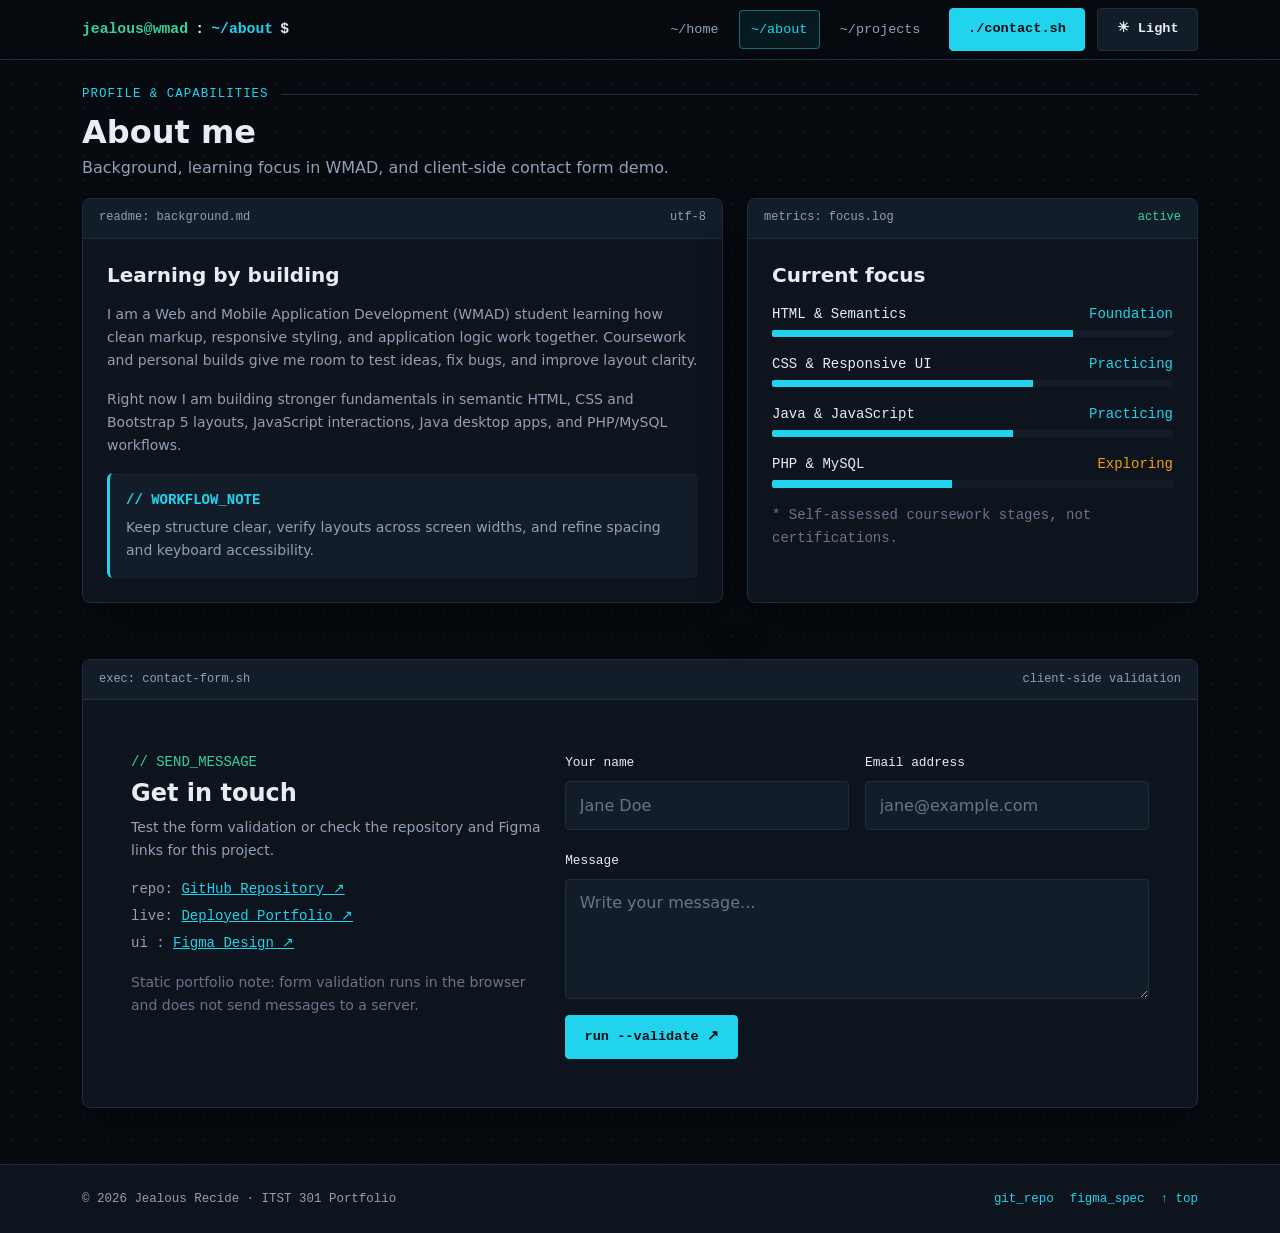
==== commit 90777c40: "Light/mode toggle added" ====
--- a/about.html
+++ b/about.html
@@ -28,6 +28,11 @@
           <li class="nav-item ms-lg-2 mt-2 mt-lg-0">
             <a class="btn btn-deck btn-sm" href="#contact">./contact.sh</a>
           </li>
+          <li class="nav-item ms-lg-1">
+            <button id="themeToggle" type="button" class="btn btn-deck-ghost btn-sm" aria-pressed="false" aria-label="Switch to light mode">
+              ☀ Light
+            </button>
+          </li>
         </ul>
       </div>
     </div>
--- a/css/style.css
+++ b/css/style.css
@@ -14,6 +14,38 @@
   --font-sans: "Inter", "Segoe UI", system-ui, -apple-system, sans-serif;
 }
 
+/* Light Mode Theme Tokens */
+[data-theme="light"] {
+  color-scheme: light;
+  --bg-void: #f3f6fa;
+  --bg-panel: #ffffff;
+  --bg-inset: #e7eef6;
+  --text-main: #0f172a;
+  --text-dim: #334155;
+  --text-faint: #64748b;
+  --term-cyan: #0284c7;
+  --term-amber: #b45309;
+  --term-emerald: #047857;
+  --hairline: #cbd5e1;
+  --hairline-bright: rgba(2, 132, 199, 0.55);
+}
+
+[data-theme="light"] body {
+  background-image: radial-gradient(rgba(2, 132, 199, 0.14) 1px, transparent 1px);
+}
+
+[data-theme="light"] .console-nav {
+  background: rgba(243, 246, 250, 0.92);
+}
+
+[data-theme="light"] .navbar-toggler-icon {
+  filter: none;
+}
+
+[data-theme="light"] .btn-deck {
+  color: #ffffff;
+}
+
 html {
   scroll-behavior: smooth;
   scroll-padding-top: 5rem;
